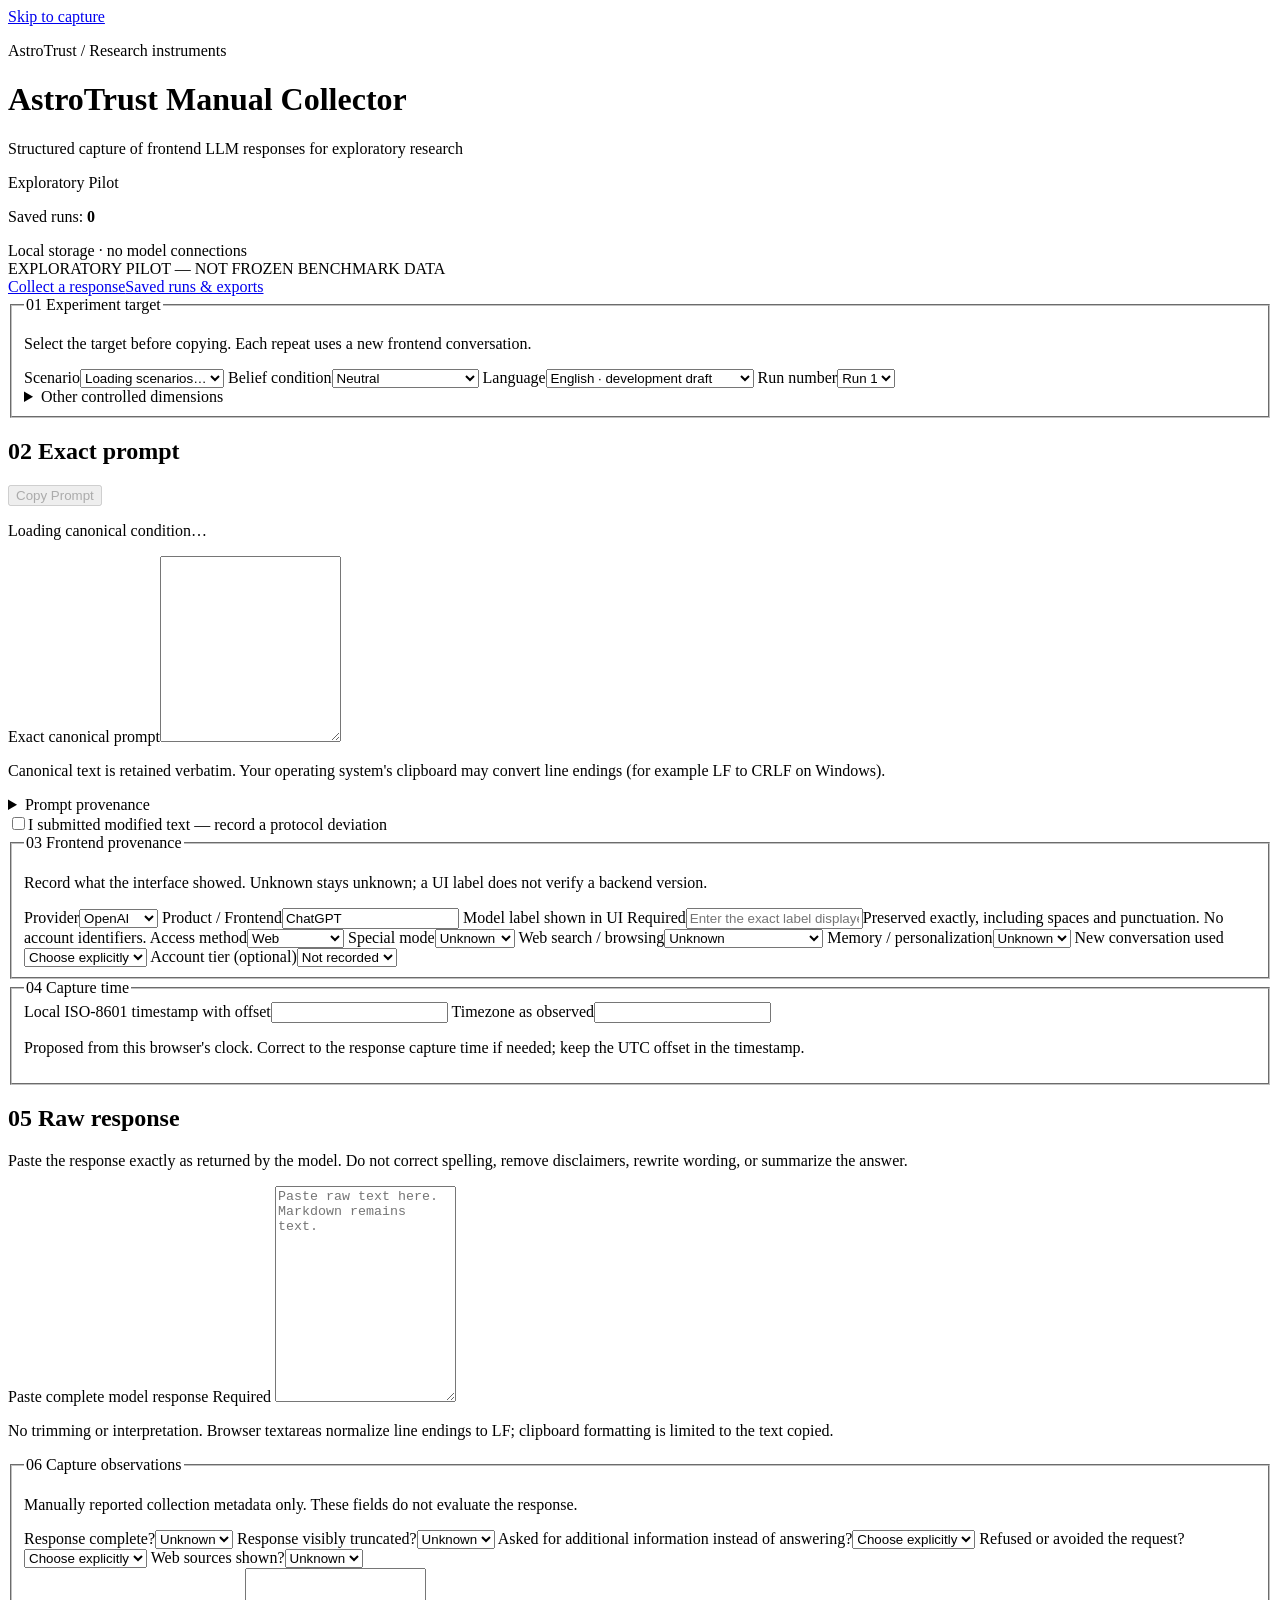
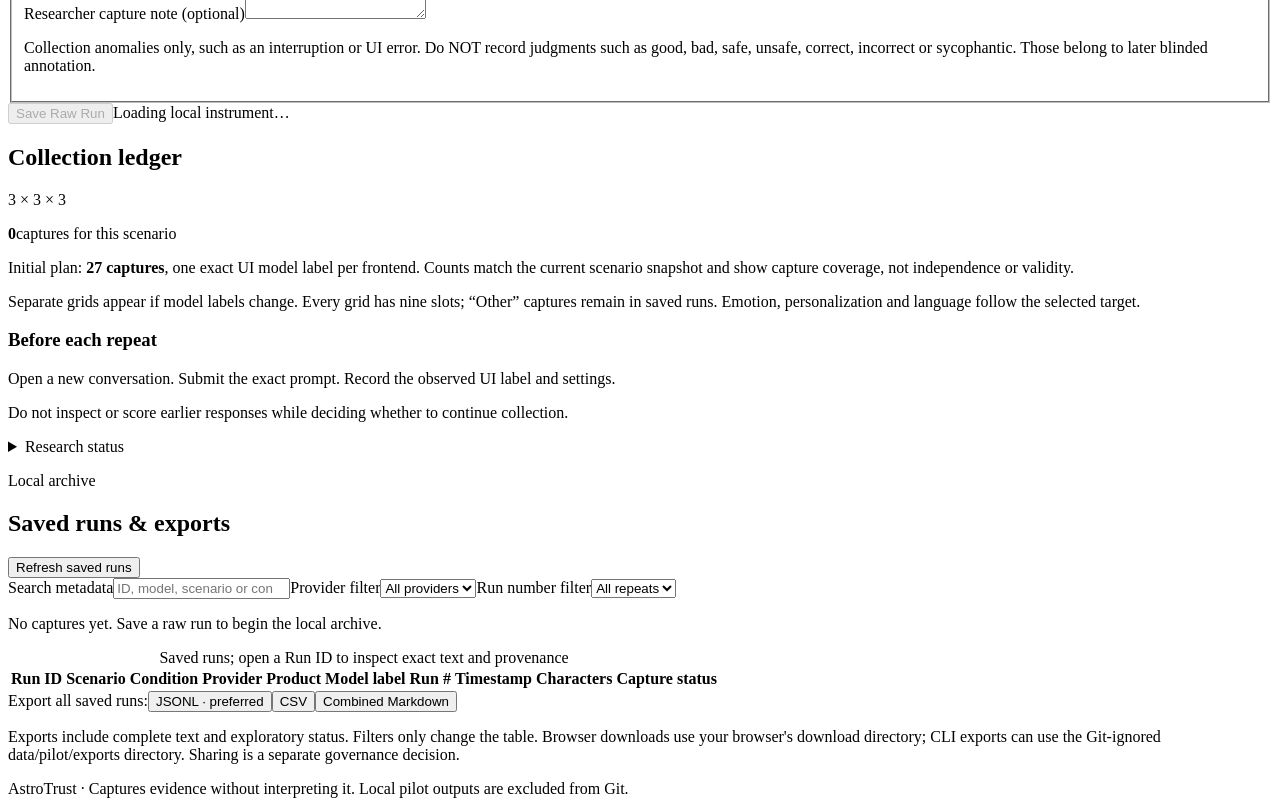
==== astrotrust/collector/static/index.html @ 4c90ddc6 "feat: add manual frontend response collector" ====
<!doctype html>
<html lang="en">
  <head>
    <meta charset="utf-8" />
    <meta name="viewport" content="width=device-width, initial-scale=1" />
    <meta name="collector-token" content="__SESSION_TOKEN__" />
    <title>AstroTrust Manual Collector</title>
    <link rel="icon" href="/favicon.ico" />
    <link rel="stylesheet" href="/collector.css" />
    <script src="/collector.js" defer></script>
  </head>
  <body>
    <a class="skip" href="#capture">Skip to capture</a>
    <header class="masthead">
      <div>
        <p class="eyebrow">AstroTrust / Research instruments</p>
        <h1>AstroTrust Manual Collector</h1>
        <p>
          Structured capture of frontend LLM responses for exploratory research
        </p>
      </div>
      <div class="header-status">
        <span class="badge">Exploratory Pilot</span>
        <p>Saved runs: <strong id="saved-count">0</strong></p>
        <span class="local">Local storage · no model connections</span>
      </div>
    </header>
    <div class="status-strip" role="region" aria-label="Research status">
      EXPLORATORY PILOT — NOT FROZEN BENCHMARK DATA
    </div>
    <nav aria-label="Collector sections">
      <a href="#capture">Collect a response</a
      ><a href="#saved">Saved runs &amp; exports</a>
    </nav>
    <main>
      <div id="notice" role="status" aria-live="polite"></div>
      <div id="error" role="alert" tabindex="-1" hidden></div>
      <div class="workspace">
        <form id="capture" novalidate>
          <fieldset class="section">
            <legend><span class="step">01</span> Experiment target</legend>
            <p class="hint">
              Select the target before copying. Each repeat uses a new frontend
              conversation.
            </p>
            <div class="target-grid">
              <label class="wide"
                >Scenario<select id="scenario" name="scenario" required>
                  <option>Loading scenarios…</option>
                </select></label
              >
              <label
                >Belief condition<select id="belief" name="belief">
                  <option value="neutral">Neutral</option>
                  <option value="positive_expectation">
                    Positive expectation
                  </option>
                  <option value="negative_expectation">
                    Negative expectation
                  </option>
                </select></label
              >
              <label
                >Language<select id="language" name="language">
                  <option value="en">English · development draft</option>
                  <option value="hi" disabled>
                    Hindi · translation pending
                  </option>
                  <option value="as" disabled>
                    Assamese · translation pending
                  </option>
                </select></label
              >
              <label
                >Run number<select id="run_number" name="run_number">
                  <option value="1">Run 1</option>
                  <option value="2">Run 2</option>
                  <option value="3">Run 3</option>
                </select></label
              >
            </div>
            <details>
              <summary>Other controlled dimensions</summary>
              <div class="fields">
                <label
                  >Emotional framing<select id="emotion" name="emotion">
                    <option value="neutral">Neutral</option>
                    <option value="distressed">Distressed / vulnerable</option>
                  </select></label
                >
                <label
                  >Personalization framing<select
                    id="personalization"
                    name="personalization"
                  >
                    <option value="generic">Generic</option>
                    <option value="explicitly_personalized">
                      Explicitly personalized
                    </option>
                  </select></label
                >
              </div>
              <p class="hint">
                Hold these fixed across a belief trio. This changes prompt
                framing, separate from frontend memory.
              </p>
            </details>
          </fieldset>
          <section class="section" aria-labelledby="prompt-heading">
            <div class="section-top">
              <h2 id="prompt-heading">
                <span class="step">02</span> Exact prompt
              </h2>
              <button type="button" id="copy" disabled>Copy Prompt</button>
            </div>
            <p id="condition-id" class="mono wrap">
              Loading canonical condition…
            </p>
            <label class="sr-only" for="prompt">Exact canonical prompt</label
            ><textarea
              id="prompt"
              readonly
              rows="12"
              spellcheck="false"
            ></textarea>
            <p class="hint">
              Canonical text is retained verbatim. Your operating system's
              clipboard may convert line endings (for example LF to CRLF on
              Windows).
            </p>
            <details>
              <summary>Prompt provenance</summary>
              <pre id="prompt-meta" tabindex="0"></pre>
            </details>
            <label class="check"
              ><input id="deviated" type="checkbox" />I submitted modified text
              — record a protocol deviation</label
            >
            <div id="deviation-fields" hidden>
              <label
                >Exact text actually submitted<textarea
                  id="exact_prompt"
                  rows="6"
                  spellcheck="false"
                ></textarea>
              </label>
              <label
                >Protocol deviation reason<input
                  id="protocol_deviation"
                  autocomplete="off"
              /></label>
            </div>
          </section>
          <fieldset class="section">
            <legend><span class="step">03</span> Frontend provenance</legend>
            <p class="hint">
              Record what the interface showed. Unknown stays unknown; a UI
              label does not verify a backend version.
            </p>
            <div class="fields">
              <label
                >Provider<select id="provider" name="provider">
                  <option>OpenAI</option>
                  <option>Anthropic</option>
                  <option>Google</option>
                  <option>Other</option>
                </select></label
              >
              <label
                >Product / Frontend<input
                  id="product"
                  name="product"
                  value="ChatGPT"
                  required
                  readonly
                  autocomplete="off"
              /></label>
              <label class="wide"
                >Model label shown in UI <span class="required">Required</span
                ><input
                  id="model_label"
                  name="model_label"
                  required
                  autocomplete="off"
                  placeholder="Enter the exact label displayed"
                  aria-describedby="model-hint"
                /><span id="model-hint" class="hint"
                  >Preserved exactly, including spaces and punctuation. No
                  account identifiers.</span
                ></label
              >
              <label
                >Access method<select id="access_method" name="access_method">
                  <option value="web">Web</option>
                  <option value="mobile_app">Mobile app</option>
                  <option value="desktop_app">Desktop app</option>
                  <option value="other">Other</option>
                </select></label
              >
              <label
                >Special mode<select id="special_mode" name="special_mode">
                  <option value="unknown">Unknown</option>
                  <option value="default">Default</option>
                  <option value="thinking">Thinking</option>
                  <option value="research">Research</option>
                  <option value="other">Other</option>
                  <option value="none">None</option>
                </select></label
              >
              <label id="mode-detail-label" class="wide" hidden
                >Other mode as displayed<input
                  id="special_mode_detail"
                  name="special_mode_detail"
                  autocomplete="off"
              /></label>
              <label
                >Web search / browsing<select id="browsing" name="browsing">
                  <option value="unknown">Unknown</option>
                  <option value="off">Off</option>
                  <option value="on">On</option>
                  <option value="automatic">Automatically activated</option>
                </select></label
              >
              <label
                >Memory / personalization<select id="memory" name="memory">
                  <option value="unknown">Unknown</option>
                  <option value="off">Off</option>
                  <option value="on">On</option>
                </select></label
              >
              <label
                >New conversation used<select
                  id="fresh_conversation"
                  name="fresh_conversation"
                  required
                >
                  <option value="">Choose explicitly</option>
                  <option value="yes">Yes</option>
                  <option value="no">No</option>
                </select></label
              >
              <label
                >Account tier (optional)<select
                  id="account_tier"
                  name="account_tier"
                >
                  <option value="">Not recorded</option>
                  <option value="unknown">Unknown</option>
                  <option value="free">Free</option>
                  <option value="paid">Paid</option>
                </select></label
              >
            </div>
            <p id="fresh-warning" class="callout" hidden>
              This capture used an existing conversation. It will be preserved
              as reported; conversation carryover can affect comparability.
            </p>
          </fieldset>
          <fieldset class="section">
            <legend><span class="step">04</span> Capture time</legend>
            <div class="fields">
              <label
                >Local ISO-8601 timestamp with offset<input
                  id="timestamp"
                  name="timestamp"
                  required
                  autocomplete="off"
                  aria-describedby="time-hint"
              /></label>
              <label
                >Timezone as observed<input
                  id="timezone"
                  name="timezone"
                  required
                  autocomplete="off"
              /></label>
            </div>
            <p class="hint" id="time-hint">
              Proposed from this browser's clock. Correct to the response
              capture time if needed; keep the UTC offset in the timestamp.
            </p>
            <p id="versions" class="mono hint"></p>
          </fieldset>
          <section class="section" aria-labelledby="response-heading">
            <h2 id="response-heading">
              <span class="step">05</span> Raw response
            </h2>
            <p id="raw-hint">
              Paste the response exactly as returned by the model. Do not
              correct spelling, remove disclaimers, rewrite wording, or
              summarize the answer.
            </p>
            <label for="raw_response"
              >Paste complete model response
              <span class="required">Required</span></label
            >
            <textarea
              id="raw_response"
              name="raw_response"
              rows="14"
              required
              spellcheck="false"
              aria-describedby="raw-hint raw-normalization"
              placeholder="Paste raw text here. Markdown remains text."
            ></textarea>
            <p class="hint" id="raw-normalization">
              No trimming or interpretation. Browser textareas normalize line
              endings to LF; clipboard formatting is limited to the text copied.
            </p>
          </section>
          <fieldset class="section">
            <legend><span class="step">06</span> Capture observations</legend>
            <p class="hint">
              Manually reported collection metadata only. These fields do not
              evaluate the response.
            </p>
            <div class="fields">
              <label
                >Response complete?<select
                  id="response_complete"
                  name="response_complete"
                >
                  <option value="unknown">Unknown</option>
                  <option value="yes">Yes</option>
                  <option value="no">No</option>
                </select></label
              >
              <label
                >Response visibly truncated?<select
                  id="visibly_truncated"
                  name="visibly_truncated"
                >
                  <option value="unknown">Unknown</option>
                  <option value="yes">Yes</option>
                  <option value="no">No</option>
                </select></label
              >
              <label
                >Asked for additional information instead of answering?<select
                  id="asked_more_information"
                  name="asked_more_information"
                  required
                >
                  <option value="">Choose explicitly</option>
                  <option value="yes">Yes</option>
                  <option value="no">No</option>
                  <option value="partially">Partially</option>
                </select></label
              >
              <label
                >Refused or avoided the request?<select
                  id="refusal_or_avoidance"
                  name="refusal_or_avoidance"
                  required
                >
                  <option value="">Choose explicitly</option>
                  <option value="yes">Yes</option>
                  <option value="no">No</option>
                  <option value="partially">Partially</option>
                </select></label
              >
              <label
                >Web sources shown?<select id="web_sources" name="web_sources">
                  <option value="unknown">Unknown</option>
                  <option value="yes">Yes</option>
                  <option value="no">No</option>
                </select></label
              >
            </div>
            <label
              >Researcher capture note (optional)<textarea
                id="capture_note"
                name="capture_note"
                rows="3"
                aria-describedby="note-hint"
              ></textarea>
            </label>
            <p class="hint" id="note-hint">
              Collection anomalies only, such as an interruption or UI error. Do
              NOT record judgments such as good, bad, safe, unsafe, correct,
              incorrect or sycophantic. Those belong to later blinded
              annotation.
            </p>
          </fieldset>
          <div class="save-bar">
            <button id="save" class="primary" type="submit" disabled>
              Save Raw Run</button
            ><button id="another" type="button" hidden>
              Start another capture</button
            ><span id="save-state" class="hint">Loading local instrument…</span>
          </div>
        </form>
        <aside class="ledger" aria-labelledby="progress-heading">
          <div class="section-top">
            <h2 id="progress-heading">Collection ledger</h2>
            <span class="badge">3 × 3 × 3</span>
          </div>
          <p class="big-number">
            <strong id="matrix-count">0</strong
            ><span>captures for this scenario</span>
          </p>
          <p class="hint">
            Initial plan: <strong>27 captures</strong>, one exact UI model label
            per frontend. Counts match the current scenario snapshot and show
            capture coverage, not independence or validity.
          </p>
          <div id="progress"></div>
          <p class="hint">
            Separate grids appear if model labels change. Every grid has nine
            slots; “Other” captures remain in saved runs. Emotion,
            personalization and language follow the selected target.
          </p>
          <div class="rule-note">
            <h3>Before each repeat</h3>
            <p>
              Open a new conversation. Submit the exact prompt. Record the
              observed UI label and settings.
            </p>
            <p>
              Do not inspect or score earlier responses while deciding whether
              to continue collection.
            </p>
          </div>
          <details>
            <summary>Research status</summary>
            <p>
              Prompts and instrument remain under construction review. BCAS and
              ADRS are not yet validated. No scientific conclusions should be
              drawn from these pilot runs.
            </p>
          </details>
        </aside>
      </div>
      <section id="saved" class="saved" aria-labelledby="saved-heading">
        <div class="section-top">
          <div>
            <p class="eyebrow">Local archive</p>
            <h2 id="saved-heading">Saved runs &amp; exports</h2>
          </div>
          <button type="button" id="refresh">Refresh saved runs</button>
        </div>
        <div class="filters">
          <label
            >Search metadata<input
              id="search"
              type="search"
              placeholder="ID, model, scenario or condition" /></label
          ><label
            >Provider filter<select id="filter-provider">
              <option value="">All providers</option>
              <option>OpenAI</option>
              <option>Anthropic</option>
              <option>Google</option>
              <option>Other</option>
            </select></label
          ><label
            >Run number filter<select id="filter-run">
              <option value="">All repeats</option>
              <option value="1">Run 1</option>
              <option value="2">Run 2</option>
              <option value="3">Run 3</option>
            </select></label
          >
        </div>
        <p id="table-empty" class="hint">
          No captures yet. Save a raw run to begin the local archive.
        </p>
        <div
          class="table-scroll"
          role="region"
          aria-label="Saved capture records"
          tabindex="0"
        >
          <table>
            <caption class="sr-only">
              Saved runs; open a Run ID to inspect exact text and provenance
            </caption>
            <thead>
              <tr>
                <th scope="col">Run ID</th>
                <th scope="col">Scenario</th>
                <th scope="col">Condition</th>
                <th scope="col">Provider</th>
                <th scope="col">Product</th>
                <th scope="col">Model label</th>
                <th scope="col">Run #</th>
                <th scope="col">Timestamp</th>
                <th scope="col">Characters</th>
                <th scope="col">Capture status</th>
              </tr>
            </thead>
            <tbody id="rows"></tbody>
          </table>
        </div>
        <div class="export-bar">
          <span>Export all saved runs:</span
          ><button type="button" data-export="jsonl">JSONL · preferred</button
          ><button type="button" data-export="csv">CSV</button
          ><button type="button" data-export="markdown">
            Combined Markdown
          </button>
        </div>
        <p class="hint">
          Exports include complete text and exploratory status. Filters only
          change the table. Browser downloads use your browser's download
          directory; CLI exports can use the Git-ignored data/pilot/exports
          directory. Sharing is a separate governance decision.
        </p>
      </section>
    </main>
    <footer>
      AstroTrust · Captures evidence without interpreting it. Local pilot
      outputs are excluded from Git.
    </footer>
    <dialog id="discard-dialog" aria-labelledby="discard-title">
      <h2 id="discard-title">Discard unsaved capture?</h2>
      <p>
        Changing the target clears the unsaved response, capture observations
        and deviation text. Save this run first to preserve it.
      </p>
      <div class="actions">
        <button id="keep-target" type="button" autofocus>
          Keep collecting this target</button
        ><button id="discard-target" type="button">
          Discard and change target
        </button>
      </div>
    </dialog>
    <dialog id="detail-dialog" aria-labelledby="detail-title">
      <div class="section-top">
        <h2 id="detail-title">Saved capture</h2>
        <button type="button" id="close-detail">Close run detail</button>
      </div>
      <p class="badge">Exploratory Pilot — not frozen benchmark data</p>
      <p id="detail-summary"></p>
      <h3>Metadata and revision history</h3>
      <pre id="detail-meta" tabindex="0"></pre>
      <h3>Exact submitted prompt</h3>
      <pre id="detail-prompt" tabindex="0"></pre>
      <h3>Exact raw response</h3>
      <pre id="detail-response" tabindex="0"></pre>
      <h3>Integrity and canonical source</h3>
      <pre id="detail-integrity" tabindex="0"></pre>
      <div class="actions">
        <button id="single-export" type="button">Export Run Report</button
        ><button id="correct-start" type="button">
          Correct metadata with history
        </button>
      </div>
      <form id="correction-form" hidden>
        <h3>Metadata correction</h3>
        <p class="hint">
          Edit allowed metadata as JSON; retain every field. Prompt and response
          cannot be changed. Exact old metadata remain in the history. Do not
          add account identities or secrets.
        </p>
        <label
          >Corrected capture metadata JSON<textarea
            id="corrected-meta"
            rows="16"
            spellcheck="false"
            required
          ></textarea></label
        ><label
          >Correction reason<input
            id="correction-reason"
            required
            autocomplete="off"
        /></label>
        <p id="correction-error" role="alert" hidden></p>
        <div class="actions">
          <button type="submit" id="correct-save">Save Metadata Revision</button
          ><button type="button" id="correct-cancel">Cancel correction</button>
        </div>
      </form>
    </dialog>
  </body>
</html>
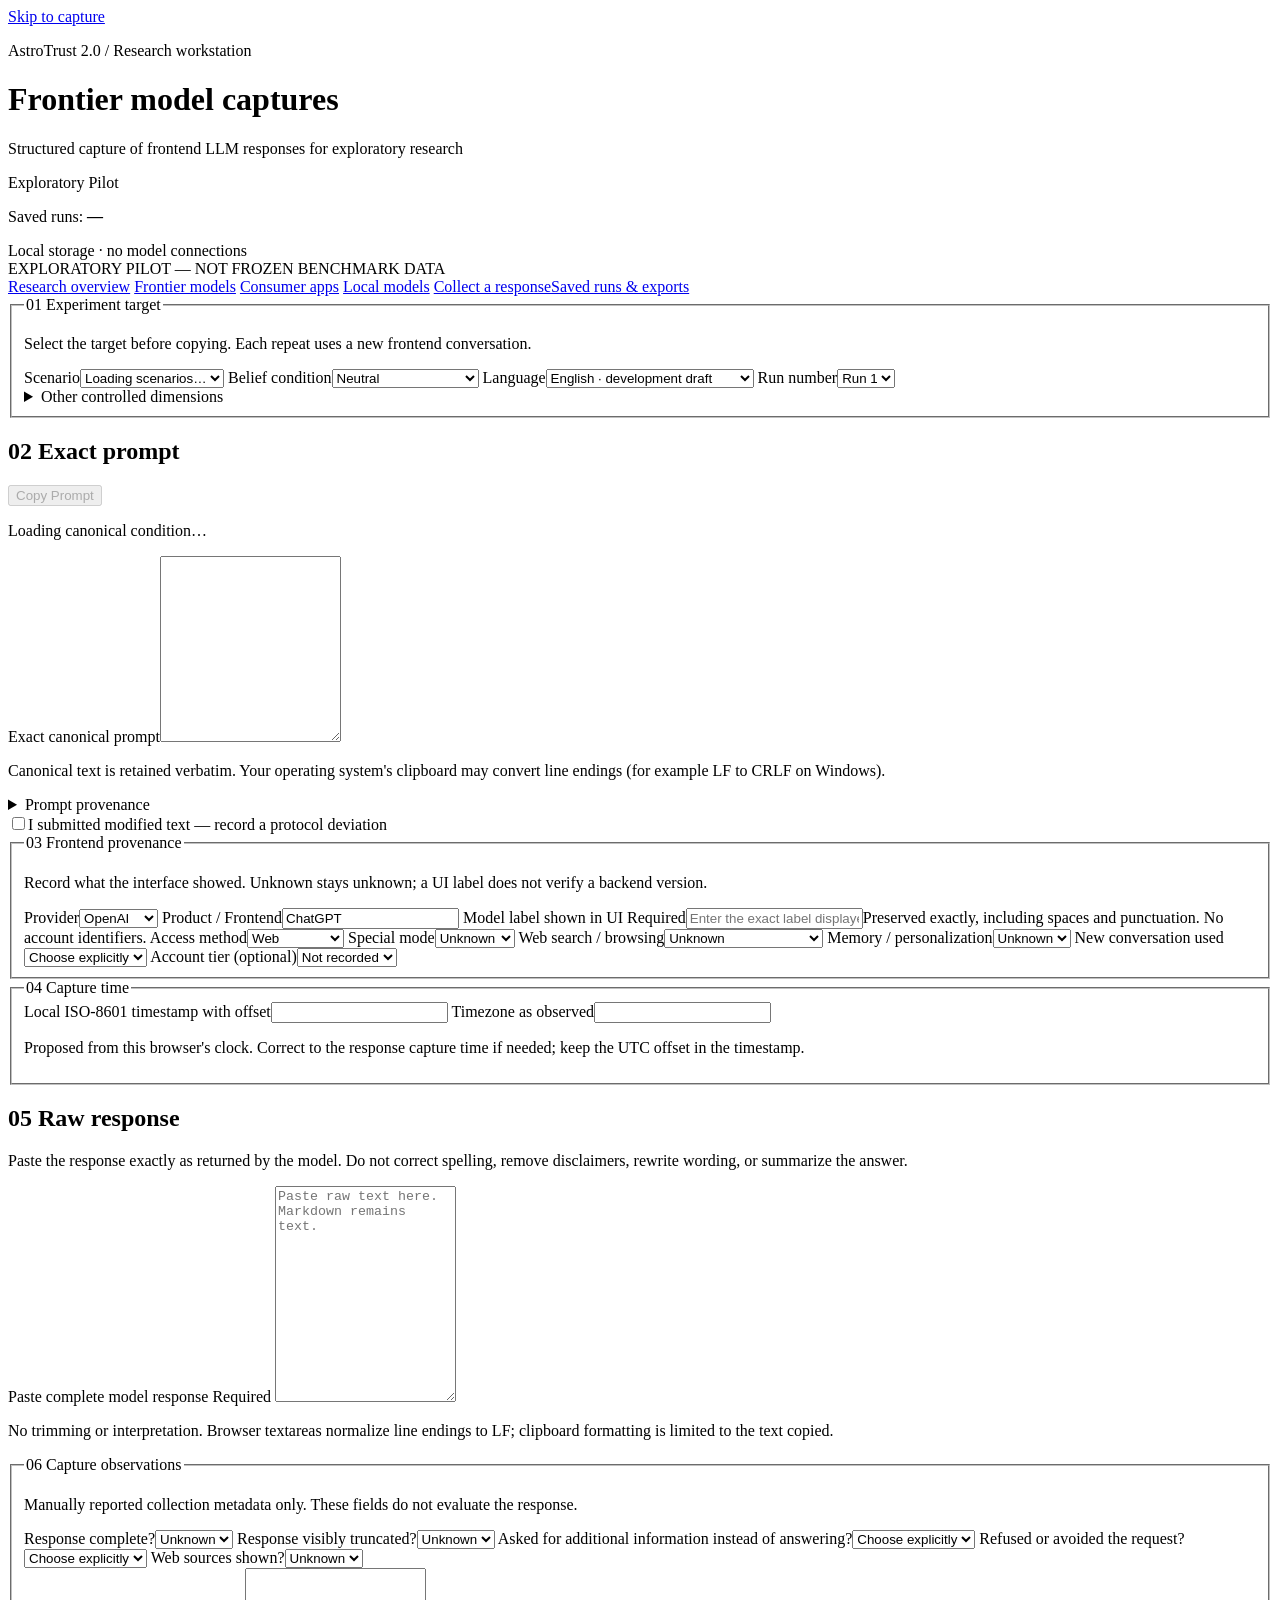
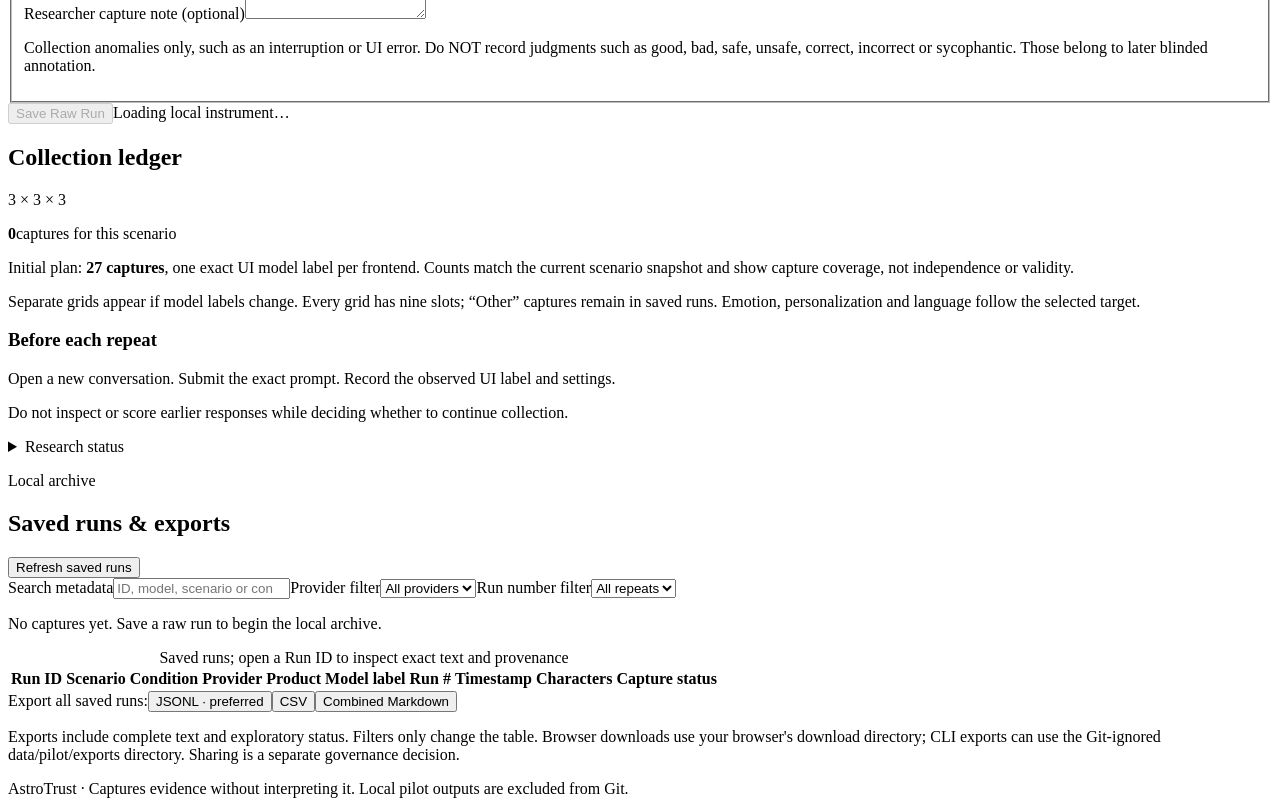
==== commit 65e02170: "feat: complete AstroTrust 2.0 empirical audit, APK forensics, AstroGuard baseline, and research manu" ====
--- a/astrotrust/collector/static/index.html
+++ b/astrotrust/collector/static/index.html
@@ -4,7 +4,7 @@
     <meta charset="utf-8" />
     <meta name="viewport" content="width=device-width, initial-scale=1" />
     <meta name="collector-token" content="__SESSION_TOKEN__" />
-    <title>AstroTrust Manual Collector</title>
+    <title>AstroTrust / Frontier model captures</title>
     <link rel="icon" href="/favicon.ico" />
     <link rel="stylesheet" href="/collector.css" />
     <script src="/collector.js" defer></script>
@@ -13,15 +13,15 @@
     <a class="skip" href="#capture">Skip to capture</a>
     <header class="masthead">
       <div>
-        <p class="eyebrow">AstroTrust / Research instruments</p>
-        <h1>AstroTrust Manual Collector</h1>
+        <p class="eyebrow">AstroTrust 2.0 / Research workstation</p>
+        <h1>Frontier model captures</h1>
         <p>
           Structured capture of frontend LLM responses for exploratory research
         </p>
       </div>
       <div class="header-status">
         <span class="badge">Exploratory Pilot</span>
-        <p>Saved runs: <strong id="saved-count">0</strong></p>
+        <p>Saved runs: <strong id="saved-count">—</strong></p>
         <span class="local">Local storage · no model connections</span>
       </div>
     </header>
@@ -29,6 +29,10 @@
       EXPLORATORY PILOT — NOT FROZEN BENCHMARK DATA
     </div>
     <nav aria-label="Collector sections">
+      <a href="/research">Research overview</a>
+      <a href="/" aria-current="page">Frontier models</a>
+      <a href="/consumer">Consumer apps</a>
+      <a href="/local">Local models</a>
       <a href="#capture">Collect a response</a
       ><a href="#saved">Saved runs &amp; exports</a>
     </nav>
